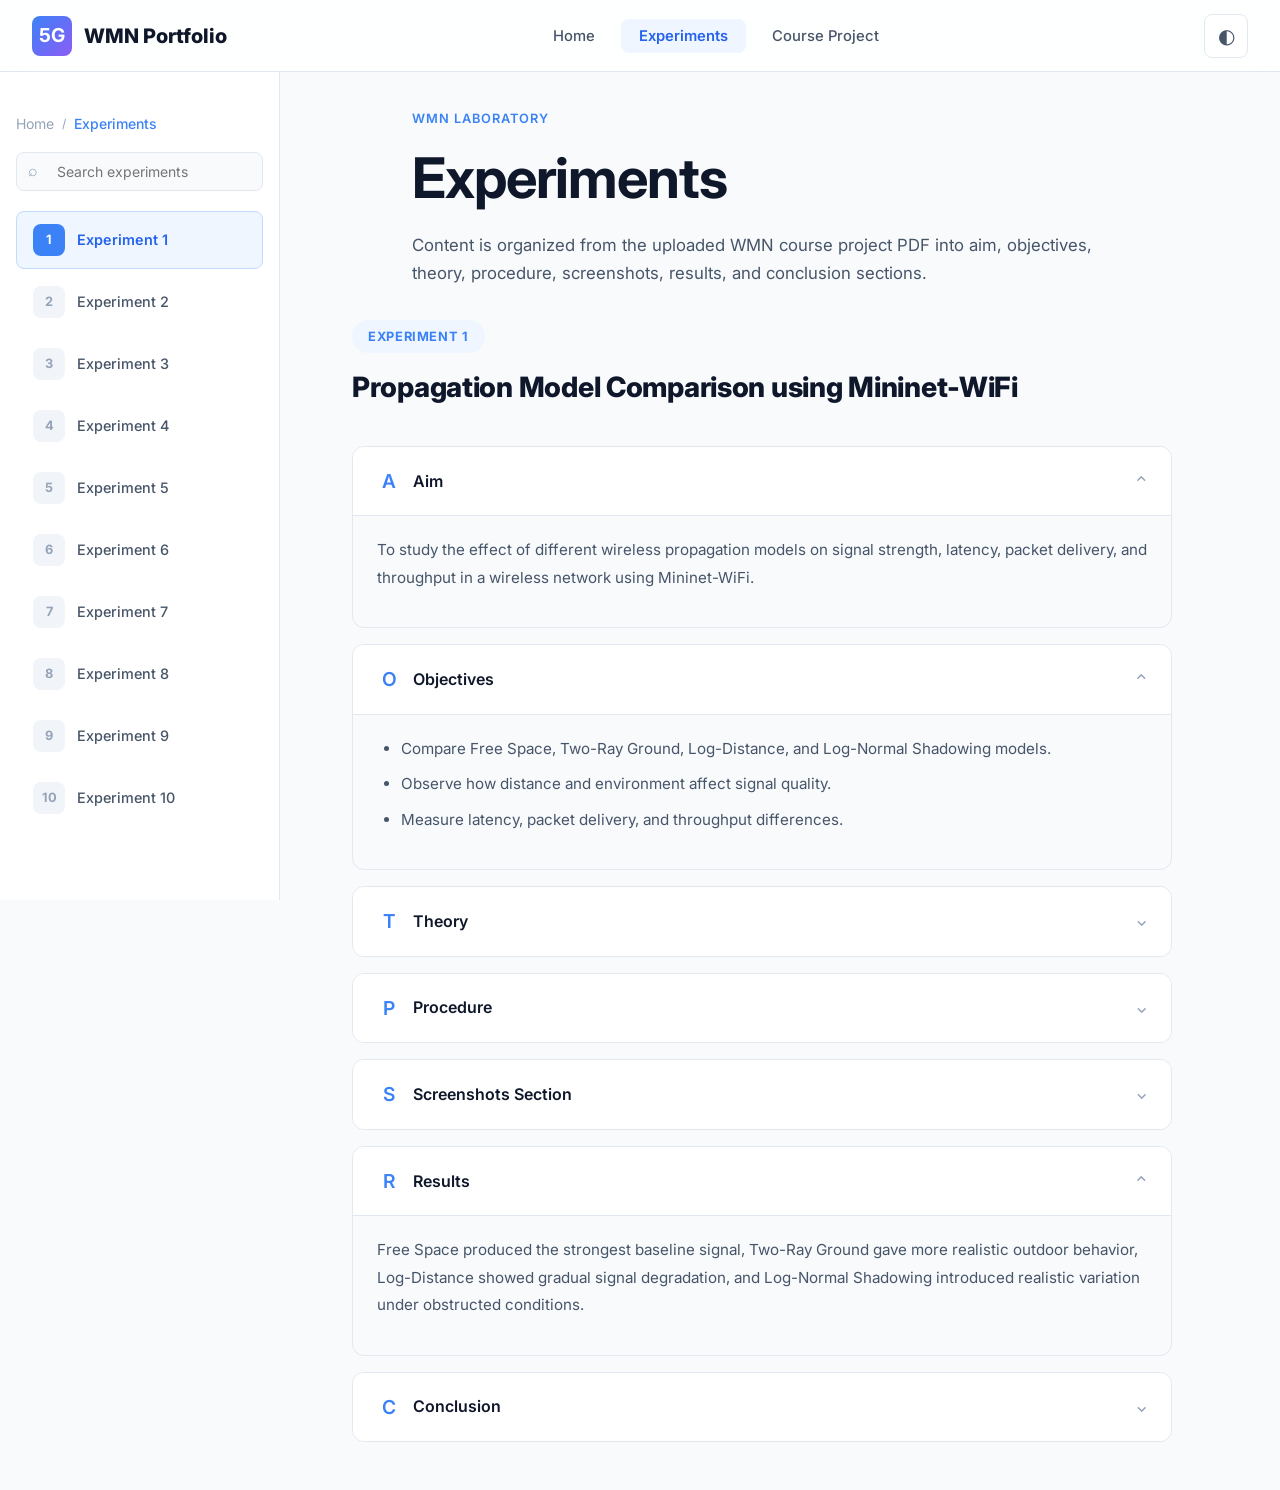
==== wmn-portfolio/experiments.html @ 7c62dfdb "Add files via upload" ====
<!DOCTYPE html>
<html lang="en">
<head>
  <meta charset="UTF-8">
  <meta name="viewport" content="width=device-width, initial-scale=1.0">
  <title>Experiments | WMN Portfolio</title>
  <link rel="stylesheet" href="css/style.css">
</head>
<body>
  <nav class="navbar">
    <div class="nav-container">
      <a class="nav-logo" href="index.html"><span class="nav-logo-icon">5G</span><span>WMN Portfolio</span></a>
      <ul class="nav-links">
        <li><a class="nav-link" href="index.html">Home</a></li>
        <li><a class="nav-link active" href="experiments.html">Experiments</a></li>
        <li><a class="nav-link" href="project.html">Course Project</a></li>
      </ul>
      <button class="theme-toggle" type="button" aria-label="Toggle dark mode">◐</button>
      <button class="nav-hamburger" type="button" aria-label="Open menu"><span></span><span></span><span></span></button>
    </div>
  </nav>
  <div class="nav-overlay"></div>

  <main class="experiments-layout">
    <aside class="exp-sidebar">
      <nav class="breadcrumb"><a href="index.html">Home</a><span class="separator">/</span><span class="current">Experiments</span></nav>
      <div class="sidebar-search">
        <span class="search-icon">⌕</span>
        <input id="experimentSearch" type="search" placeholder="Search experiments">
      </div>
      <ul class="exp-nav-list" id="experimentNav"></ul>
    </aside>

    <section class="exp-content">
      <div class="section-header text-left mb-32">
        <span class="section-label">WMN Laboratory</span>
        <h1 class="section-title">Experiments</h1>
        <p class="section-desc">Content is organized from the uploaded WMN course project PDF into aim, objectives, theory, procedure, screenshots, results, and conclusion sections.</p>
      </div>
      <div id="experimentPanels"></div>
    </section>
  </main>

  <script src="js/main.js"></script>
</body>
</html>
---- wmn-portfolio/css/style.css ----
/* ===== Google Fonts ===== */
@import url('https://fonts.googleapis.com/css2?family=Inter:wght@300;400;500;600;700;800;900&family=JetBrains+Mono:wght@400;500;600&display=swap');

/* ===== CSS Custom Properties / Design Tokens ===== */
:root {
  /* Primary palette */
  --primary-50: #eff6ff;
  --primary-100: #dbeafe;
  --primary-200: #bfdbfe;
  --primary-300: #93c5fd;
  --primary-400: #60a5fa;
  --primary-500: #3b82f6;
  --primary-600: #2563eb;
  --primary-700: #1d4ed8;
  --primary-800: #1e40af;
  --primary-900: #1e3a8a;

  /* Accent */
  --accent-400: #a78bfa;
  --accent-500: #8b5cf6;
  --accent-600: #7c3aed;

  /* Success / Warning / Danger */
  --success-500: #22c55e;
  --warning-500: #f59e0b;
  --danger-500: #ef4444;

  /* Neutrals - Light mode */
  --bg-primary: #f8fafc;
  --bg-secondary: #ffffff;
  --bg-tertiary: #f1f5f9;
  --bg-card: #ffffff;
  --bg-card-hover: #f8fafc;
  --bg-glass: rgba(255, 255, 255, 0.7);
  --bg-glass-strong: rgba(255, 255, 255, 0.85);

  --text-primary: #0f172a;
  --text-secondary: #475569;
  --text-tertiary: #94a3b8;
  --text-inverse: #ffffff;

  --border-color: #e2e8f0;
  --border-color-light: #f1f5f9;
  --shadow-color: rgba(15, 23, 42, 0.08);
  --shadow-color-strong: rgba(15, 23, 42, 0.15);

  /* Sizes */
  --nav-height: 72px;
  --sidebar-width: 280px;
  --max-width: 1280px;
  --border-radius: 12px;
  --border-radius-sm: 8px;
  --border-radius-lg: 16px;
  --border-radius-xl: 24px;

  /* Transitions */
  --transition-fast: 150ms cubic-bezier(0.4, 0, 0.2, 1);
  --transition-base: 250ms cubic-bezier(0.4, 0, 0.2, 1);
  --transition-slow: 400ms cubic-bezier(0.4, 0, 0.2, 1);
  --transition-spring: 500ms cubic-bezier(0.34, 1.56, 0.64, 1);

  /* Typography */
  --font-sans: 'Inter', -apple-system, BlinkMacSystemFont, 'Segoe UI', sans-serif;
  --font-mono: 'JetBrains Mono', 'Fira Code', monospace;
}

/* ===== Dark Mode ===== */
[data-theme="dark"] {
  --bg-primary: #0b1120;
  --bg-secondary: #111827;
  --bg-tertiary: #1e293b;
  --bg-card: #1e293b;
  --bg-card-hover: #263348;
  --bg-glass: rgba(17, 24, 39, 0.75);
  --bg-glass-strong: rgba(17, 24, 39, 0.9);

  --text-primary: #f1f5f9;
  --text-secondary: #94a3b8;
  --text-tertiary: #64748b;
  --text-inverse: #0f172a;

  --border-color: #1e293b;
  --border-color-light: #263348;
  --shadow-color: rgba(0, 0, 0, 0.3);
  --shadow-color-strong: rgba(0, 0, 0, 0.5);
}

/* ===== Base Reset ===== */
*, *::before, *::after {
  margin: 0;
  padding: 0;
  box-sizing: border-box;
}

html {
  scroll-behavior: smooth;
  scroll-padding-top: calc(var(--nav-height) + 20px);
}

body {
  font-family: var(--font-sans);
  background: var(--bg-primary);
  color: var(--text-primary);
  line-height: 1.7;
  -webkit-font-smoothing: antialiased;
  -moz-osx-font-smoothing: grayscale;
  transition: background var(--transition-base), color var(--transition-base);
  overflow-x: hidden;
}

a {
  color: var(--primary-500);
  text-decoration: none;
  transition: color var(--transition-fast);
}

a:hover {
  color: var(--primary-600);
}

img {
  max-width: 100%;
  height: auto;
  display: block;
}

/* ===== Typography ===== */
h1, h2, h3, h4, h5, h6 {
  font-weight: 700;
  line-height: 1.3;
  color: var(--text-primary);
}

h1 { font-size: clamp(2rem, 5vw, 3.5rem); letter-spacing: -0.02em; }
h2 { font-size: clamp(1.5rem, 3vw, 2.25rem); letter-spacing: -0.01em; }
h3 { font-size: clamp(1.25rem, 2vw, 1.5rem); }
h4 { font-size: 1.125rem; }
p { color: var(--text-secondary); }

/* ===== Navigation ===== */
.navbar {
  position: fixed;
  top: 0;
  left: 0;
  right: 0;
  height: var(--nav-height);
  background: var(--bg-glass-strong);
  backdrop-filter: blur(20px);
  -webkit-backdrop-filter: blur(20px);
  border-bottom: 1px solid var(--border-color);
  z-index: 1000;
  display: flex;
  align-items: center;
  padding: 0 2rem;
  transition: all var(--transition-base);
}

.navbar.scrolled {
  box-shadow: 0 4px 30px var(--shadow-color);
}

.nav-container {
  max-width: var(--max-width);
  width: 100%;
  margin: 0 auto;
  display: flex;
  align-items: center;
  justify-content: space-between;
}

.nav-logo {
  display: flex;
  align-items: center;
  gap: 12px;
  font-weight: 800;
  font-size: 1.25rem;
  color: var(--text-primary);
  text-decoration: none;
}

.nav-logo-icon {
  width: 40px;
  height: 40px;
  background: linear-gradient(135deg, var(--primary-500), var(--accent-500));
  border-radius: var(--border-radius-sm);
  display: flex;
  align-items: center;
  justify-content: center;
  color: white;
  font-size: 1.2rem;
  font-weight: 700;
}

.nav-links {
  display: flex;
  align-items: center;
  gap: 8px;
  list-style: none;
}

.nav-link {
  padding: 8px 18px;
  border-radius: var(--border-radius-sm);
  color: var(--text-secondary);
  font-weight: 500;
  font-size: 0.925rem;
  transition: all var(--transition-fast);
  position: relative;
  text-decoration: none;
}

.nav-link:hover {
  color: var(--primary-500);
  background: var(--primary-50);
}

[data-theme="dark"] .nav-link:hover {
  background: rgba(59, 130, 246, 0.1);
}

.nav-link.active {
  color: var(--primary-600);
  background: var(--primary-50);
  font-weight: 600;
}

[data-theme="dark"] .nav-link.active {
  color: var(--primary-400);
  background: rgba(59, 130, 246, 0.15);
}

/* Theme Toggle */
.theme-toggle {
  width: 44px;
  height: 44px;
  border: 1px solid var(--border-color);
  border-radius: var(--border-radius-sm);
  background: var(--bg-secondary);
  color: var(--text-secondary);
  cursor: pointer;
  display: flex;
  align-items: center;
  justify-content: center;
  font-size: 1.25rem;
  transition: all var(--transition-fast);
}

.theme-toggle:hover {
  border-color: var(--primary-400);
  color: var(--primary-500);
  transform: scale(1.05);
}

/* Hamburger */
.nav-hamburger {
  display: none;
  flex-direction: column;
  gap: 5px;
  cursor: pointer;
  padding: 8px;
  border: none;
  background: transparent;
  z-index: 1010;
}

.nav-hamburger span {
  display: block;
  width: 24px;
  height: 2.5px;
  background: var(--text-primary);
  border-radius: 2px;
  transition: all var(--transition-base);
}

.nav-hamburger.active span:nth-child(1) {
  transform: rotate(45deg) translate(5px, 5px);
}

.nav-hamburger.active span:nth-child(2) {
  opacity: 0;
}

.nav-hamburger.active span:nth-child(3) {
  transform: rotate(-45deg) translate(5px, -5px);
}

/* ===== Breadcrumb ===== */
.breadcrumb {
  display: flex;
  align-items: center;
  gap: 8px;
  padding: 16px 0;
  font-size: 0.875rem;
  color: var(--text-tertiary);
}

.breadcrumb a {
  color: var(--text-tertiary);
  transition: color var(--transition-fast);
}

.breadcrumb a:hover {
  color: var(--primary-500);
}

.breadcrumb span.separator {
  font-size: 0.75rem;
}

.breadcrumb span.current {
  color: var(--primary-500);
  font-weight: 500;
}

/* ===== Hero Section ===== */
.hero {
  min-height: 100vh;
  display: flex;
  align-items: center;
  justify-content: center;
  position: relative;
  overflow: hidden;
  padding: var(--nav-height) 2rem 2rem;
}

.hero-bg {
  position: absolute;
  inset: 0;
  background:
    radial-gradient(ellipse at 20% 50%, rgba(59, 130, 246, 0.15) 0%, transparent 60%),
    radial-gradient(ellipse at 80% 20%, rgba(139, 92, 246, 0.1) 0%, transparent 50%),
    radial-gradient(ellipse at 50% 80%, rgba(59, 130, 246, 0.08) 0%, transparent 50%);
  z-index: 0;
}

[data-theme="dark"] .hero-bg {
  background:
    radial-gradient(ellipse at 20% 50%, rgba(59, 130, 246, 0.2) 0%, transparent 60%),
    radial-gradient(ellipse at 80% 20%, rgba(139, 92, 246, 0.15) 0%, transparent 50%),
    radial-gradient(ellipse at 50% 80%, rgba(59, 130, 246, 0.1) 0%, transparent 50%);
}

/* Animated grid background */
.hero-grid {
  position: absolute;
  inset: 0;
  background-image:
    linear-gradient(var(--border-color-light) 1px, transparent 1px),
    linear-gradient(90deg, var(--border-color-light) 1px, transparent 1px);
  background-size: 60px 60px;
  opacity: 0.5;
  mask-image: radial-gradient(ellipse at center, black 30%, transparent 70%);
  -webkit-mask-image: radial-gradient(ellipse at center, black 30%, transparent 70%);
}

.hero-content {
  position: relative;
  z-index: 1;
  max-width: 800px;
  text-align: center;
}

.hero-badge {
  display: inline-flex;
  align-items: center;
  gap: 8px;
  padding: 8px 20px;
  background: var(--bg-glass);
  backdrop-filter: blur(10px);
  border: 1px solid var(--border-color);
  border-radius: 100px;
  font-size: 0.85rem;
  font-weight: 500;
  color: var(--primary-600);
  margin-bottom: 24px;
  animation: fadeInDown 0.8s ease-out;
}

[data-theme="dark"] .hero-badge {
  color: var(--primary-400);
}

.hero-badge .dot {
  width: 8px;
  height: 8px;
  background: var(--success-500);
  border-radius: 50%;
  animation: pulse-dot 2s infinite;
}

.hero-title {
  font-size: clamp(2.5rem, 6vw, 4rem);
  font-weight: 900;
  letter-spacing: -0.03em;
  line-height: 1.15;
  margin-bottom: 16px;
  animation: fadeInUp 0.8s ease-out 0.1s both;
}

.hero-title .gradient-text {
  background: linear-gradient(135deg, var(--primary-500), var(--accent-500));
  -webkit-background-clip: text;
  -webkit-text-fill-color: transparent;
  background-clip: text;
}

.hero-subtitle {
  font-size: clamp(1rem, 2vw, 1.25rem);
  color: var(--text-secondary);
  margin-bottom: 32px;
  max-width: 600px;
  margin-left: auto;
  margin-right: auto;
  animation: fadeInUp 0.8s ease-out 0.2s both;
}

.hero-details {
  display: flex;
  flex-wrap: wrap;
  justify-content: center;
  gap: 16px;
  margin-bottom: 40px;
  animation: fadeInUp 0.8s ease-out 0.3s both;
}

.hero-detail-chip {
  display: inline-flex;
  align-items: center;
  gap: 8px;
  padding: 10px 20px;
  background: var(--bg-card);
  border: 1px solid var(--border-color);
  border-radius: var(--border-radius);
  font-size: 0.9rem;
  color: var(--text-secondary);
  box-shadow: 0 2px 8px var(--shadow-color);
}

.hero-detail-chip svg {
  width: 18px;
  height: 18px;
  color: var(--primary-500);
}

.hero-actions {
  display: flex;
  gap: 16px;
  justify-content: center;
  animation: fadeInUp 0.8s ease-out 0.4s both;
}

/* ===== Buttons ===== */
.btn {
  display: inline-flex;
  align-items: center;
  gap: 8px;
  padding: 12px 28px;
  border: none;
  border-radius: var(--border-radius);
  font-family: var(--font-sans);
  font-weight: 600;
  font-size: 0.95rem;
  cursor: pointer;
  transition: all var(--transition-base);
  text-decoration: none;
  white-space: nowrap;
}

.btn-primary {
  background: linear-gradient(135deg, var(--primary-500), var(--primary-600));
  color: white;
  box-shadow: 0 4px 15px rgba(59, 130, 246, 0.3);
}

.btn-primary:hover {
  transform: translateY(-2px);
  box-shadow: 0 8px 25px rgba(59, 130, 246, 0.4);
  color: white;
}

.btn-secondary {
  background: var(--bg-card);
  color: var(--text-primary);
  border: 1px solid var(--border-color);
  box-shadow: 0 2px 8px var(--shadow-color);
}

.btn-secondary:hover {
  transform: translateY(-2px);
  border-color: var(--primary-400);
  box-shadow: 0 8px 25px var(--shadow-color);
  color: var(--text-primary);
}

.btn-ghost {
  background: transparent;
  color: var(--primary-500);
  padding: 12px 16px;
}

.btn-ghost:hover {
  background: var(--primary-50);
}

[data-theme="dark"] .btn-ghost:hover {
  background: rgba(59, 130, 246, 0.1);
}

.btn svg, .btn i {
  width: 18px;
  height: 18px;
}

/* ===== Section Layout ===== */
.section {
  padding: 80px 2rem;
}

.section-container {
  max-width: var(--max-width);
  margin: 0 auto;
}

.section-header {
  text-align: center;
  max-width: 700px;
  margin: 0 auto 60px;
}

.section-label {
  display: inline-flex;
  align-items: center;
  gap: 8px;
  font-size: 0.8rem;
  font-weight: 600;
  text-transform: uppercase;
  letter-spacing: 0.08em;
  color: var(--primary-500);
  margin-bottom: 12px;
}

.section-title {
  margin-bottom: 16px;
}

.section-desc {
  font-size: 1.05rem;
  color: var(--text-secondary);
}

/* ===== Cards ===== */
.card {
  background: var(--bg-card);
  border: 1px solid var(--border-color);
  border-radius: var(--border-radius-lg);
  padding: 28px;
  transition: all var(--transition-base);
  position: relative;
  overflow: hidden;
}

.card:hover {
  transform: translateY(-4px);
  box-shadow: 0 12px 40px var(--shadow-color-strong);
  border-color: var(--primary-200);
}

[data-theme="dark"] .card:hover {
  border-color: var(--primary-800);
}

.card-icon {
  width: 52px;
  height: 52px;
  border-radius: var(--border-radius);
  display: flex;
  align-items: center;
  justify-content: center;
  font-size: 1.5rem;
  margin-bottom: 16px;
  background: linear-gradient(135deg, var(--primary-50), var(--primary-100));
  color: var(--primary-600);
}

[data-theme="dark"] .card-icon {
  background: linear-gradient(135deg, rgba(59, 130, 246, 0.15), rgba(59, 130, 246, 0.1));
  color: var(--primary-400);
}

.card-title {
  font-size: 1.1rem;
  font-weight: 600;
  margin-bottom: 8px;
}

.card-desc {
  font-size: 0.925rem;
  color: var(--text-secondary);
  line-height: 1.6;
}

/* Card Grid */
.card-grid {
  display: grid;
  gap: 24px;
}

.card-grid-2 { grid-template-columns: repeat(auto-fit, minmax(320px, 1fr)); }
.card-grid-3 { grid-template-columns: repeat(auto-fit, minmax(280px, 1fr)); }
.card-grid-4 { grid-template-columns: repeat(auto-fit, minmax(240px, 1fr)); }

/* ===== Stats Cards ===== */
.stat-card {
  text-align: center;
  padding: 32px 24px;
}

.stat-value {
  font-size: 2.5rem;
  font-weight: 800;
  background: linear-gradient(135deg, var(--primary-500), var(--accent-500));
  -webkit-background-clip: text;
  -webkit-text-fill-color: transparent;
  background-clip: text;
  margin-bottom: 8px;
}

.stat-label {
  font-size: 0.9rem;
  color: var(--text-secondary);
  font-weight: 500;
}

/* ===== Quick Nav / Link Cards ===== */
.link-card {
  display: flex;
  align-items: center;
  gap: 20px;
  padding: 24px 28px;
  cursor: pointer;
  text-decoration: none;
  color: inherit;
}

.link-card .arrow {
  margin-left: auto;
  font-size: 1.25rem;
  color: var(--text-tertiary);
  transition: all var(--transition-fast);
}

.link-card:hover .arrow {
  color: var(--primary-500);
  transform: translateX(4px);
}

/* ===== About Section ===== */
.topics-grid {
  display: grid;
  grid-template-columns: repeat(auto-fit, minmax(220px, 1fr));
  gap: 16px;
  margin-top: 24px;
}

.topic-tag {
  display: flex;
  align-items: center;
  gap: 12px;
  padding: 14px 20px;
  background: var(--bg-card);
  border: 1px solid var(--border-color);
  border-radius: var(--border-radius);
  font-size: 0.925rem;
  font-weight: 500;
  color: var(--text-primary);
  transition: all var(--transition-fast);
}

.topic-tag:hover {
  border-color: var(--primary-300);
  transform: translateX(4px);
}

.topic-tag .topic-icon {
  font-size: 1.25rem;
}

/* ===== Course Outcomes ===== */
.outcome-card {
  position: relative;
  padding-left: 16px;
}

.outcome-card::before {
  content: '';
  position: absolute;
  left: 0;
  top: 0;
  bottom: 0;
  width: 4px;
  background: linear-gradient(to bottom, var(--primary-500), var(--accent-500));
  border-radius: 2px;
}

.outcome-number {
  font-size: 0.75rem;
  font-weight: 700;
  text-transform: uppercase;
  letter-spacing: 0.08em;
  color: var(--primary-500);
  margin-bottom: 8px;
}

/* ===== Experiments Page ===== */
.experiments-layout {
  display: flex;
  gap: 32px;
  min-height: calc(100vh - var(--nav-height));
  padding-top: var(--nav-height);
}

/* Sidebar */
.exp-sidebar {
  width: var(--sidebar-width);
  position: sticky;
  top: var(--nav-height);
  height: calc(100vh - var(--nav-height));
  overflow-y: auto;
  padding: 24px 16px;
  border-right: 1px solid var(--border-color);
  background: var(--bg-secondary);
  flex-shrink: 0;
  scrollbar-width: thin;
  scrollbar-color: var(--border-color) transparent;
}

.exp-sidebar::-webkit-scrollbar {
  width: 5px;
}

.exp-sidebar::-webkit-scrollbar-thumb {
  background: var(--border-color);
  border-radius: 4px;
}

.sidebar-search {
  position: relative;
  margin-bottom: 20px;
}

.sidebar-search input {
  width: 100%;
  padding: 10px 14px 10px 40px;
  border: 1px solid var(--border-color);
  border-radius: var(--border-radius-sm);
  background: var(--bg-primary);
  color: var(--text-primary);
  font-family: var(--font-sans);
  font-size: 0.875rem;
  transition: all var(--transition-fast);
  outline: none;
}

.sidebar-search input:focus {
  border-color: var(--primary-400);
  box-shadow: 0 0 0 3px rgba(59, 130, 246, 0.1);
}

.sidebar-search .search-icon {
  position: absolute;
  left: 12px;
  top: 50%;
  transform: translateY(-50%);
  color: var(--text-tertiary);
  font-size: 1rem;
}

.exp-nav-list {
  list-style: none;
  display: flex;
  flex-direction: column;
  gap: 4px;
}

.exp-nav-item {
  display: flex;
  align-items: center;
  gap: 12px;
  padding: 12px 16px;
  border-radius: var(--border-radius-sm);
  cursor: pointer;
  transition: all var(--transition-fast);
  font-size: 0.9rem;
  font-weight: 500;
  color: var(--text-secondary);
  border: 1px solid transparent;
}

.exp-nav-item:hover {
  background: var(--bg-tertiary);
  color: var(--text-primary);
}

.exp-nav-item.active {
  background: var(--primary-50);
  color: var(--primary-600);
  border-color: var(--primary-200);
  font-weight: 600;
}

[data-theme="dark"] .exp-nav-item.active {
  background: rgba(59, 130, 246, 0.1);
  color: var(--primary-400);
  border-color: rgba(59, 130, 246, 0.2);
}

.exp-nav-num {
  width: 32px;
  height: 32px;
  display: flex;
  align-items: center;
  justify-content: center;
  font-size: 0.8rem;
  font-weight: 700;
  border-radius: 8px;
  background: var(--bg-tertiary);
  color: var(--text-tertiary);
  flex-shrink: 0;
}

.exp-nav-item.active .exp-nav-num {
  background: var(--primary-500);
  color: white;
}

/* Experiment Content */
.exp-content {
  flex: 1;
  padding: 32px 40px;
  max-width: 900px;
  overflow-y: auto;
}

.exp-panel {
  display: none;
  animation: fadeIn 0.3s ease-out;
}

.exp-panel.active {
  display: block;
}

.exp-header {
  margin-bottom: 40px;
}

.exp-number-badge {
  display: inline-flex;
  align-items: center;
  gap: 8px;
  font-size: 0.8rem;
  font-weight: 700;
  text-transform: uppercase;
  letter-spacing: 0.05em;
  color: var(--primary-500);
  background: var(--primary-50);
  padding: 6px 16px;
  border-radius: 100px;
  margin-bottom: 16px;
}

[data-theme="dark"] .exp-number-badge {
  background: rgba(59, 130, 246, 0.1);
}

.exp-title {
  font-size: 1.75rem;
  font-weight: 800;
  margin-bottom: 12px;
}

/* Collapsible Sections */
.collapsible {
  border: 1px solid var(--border-color);
  border-radius: var(--border-radius);
  margin-bottom: 16px;
  overflow: hidden;
  transition: all var(--transition-base);
}

.collapsible:hover {
  border-color: var(--primary-200);
}

[data-theme="dark"] .collapsible:hover {
  border-color: rgba(59, 130, 246, 0.3);
}

.collapsible-header {
  display: flex;
  align-items: center;
  gap: 12px;
  padding: 18px 24px;
  cursor: pointer;
  background: var(--bg-card);
  font-weight: 600;
  font-size: 1rem;
  color: var(--text-primary);
  transition: background var(--transition-fast);
  user-select: none;
}

.collapsible-header:hover {
  background: var(--bg-card-hover);
}

.collapsible-header .icon {
  font-size: 1.2rem;
  color: var(--primary-500);
  width: 24px;
  text-align: center;
}

.collapsible-header .chevron {
  margin-left: auto;
  transition: transform var(--transition-base);
  font-size: 0.9rem;
  color: var(--text-tertiary);
}

.collapsible.open .collapsible-header .chevron {
  transform: rotate(180deg);
}

.collapsible-body {
  max-height: 0;
  overflow: hidden;
  transition: max-height var(--transition-slow);
}

.collapsible.open .collapsible-body {
  max-height: 3000px;
}

.collapsible-content {
  padding: 20px 24px 24px;
  border-top: 1px solid var(--border-color);
  font-size: 0.95rem;
  line-height: 1.8;
  color: var(--text-secondary);
}

.collapsible-content p {
  margin-bottom: 12px;
}

.collapsible-content ul, .collapsible-content ol {
  padding-left: 24px;
  margin-bottom: 12px;
}

.collapsible-content li {
  margin-bottom: 8px;
  color: var(--text-secondary);
}

.collapsible-content strong {
  color: var(--text-primary);
}

/* Screenshots placeholder */
.screenshot-grid {
  display: grid;
  grid-template-columns: repeat(auto-fit, minmax(200px, 1fr));
  gap: 16px;
  margin-top: 16px;
}

.screenshot-placeholder {
  aspect-ratio: 16 / 10;
  background: var(--bg-tertiary);
  border: 2px dashed var(--border-color);
  border-radius: var(--border-radius);
  display: flex;
  flex-direction: column;
  align-items: center;
  justify-content: center;
  gap: 8px;
  color: var(--text-tertiary);
  font-size: 0.85rem;
  cursor: pointer;
  transition: all var(--transition-fast);
}

.screenshot-placeholder:hover {
  border-color: var(--primary-300);
  color: var(--primary-500);
}

.screenshot-placeholder .icon {
  font-size: 2rem;
}

/* ===== Project Page ===== */
.project-hero {
  padding: calc(var(--nav-height) + 60px) 2rem 60px;
  background:
    radial-gradient(ellipse at 30% 50%, rgba(59, 130, 246, 0.1) 0%, transparent 50%),
    radial-gradient(ellipse at 70% 30%, rgba(139, 92, 246, 0.08) 0%, transparent 40%);
}

.project-hero-content {
  max-width: var(--max-width);
  margin: 0 auto;
}

.project-title {
  font-size: clamp(1.75rem, 4vw, 2.75rem);
  font-weight: 900;
  margin-bottom: 20px;
}

.project-meta {
  display: flex;
  flex-wrap: wrap;
  gap: 12px;
  margin-bottom: 24px;
}

.project-meta-tag {
  display: inline-flex;
  align-items: center;
  gap: 8px;
  padding: 6px 16px;
  background: var(--bg-card);
  border: 1px solid var(--border-color);
  border-radius: 100px;
  font-size: 0.85rem;
  font-weight: 500;
  color: var(--text-secondary);
}

.project-section {
  padding: 48px 2rem;
  border-bottom: 1px solid var(--border-color);
}

.project-section:last-child {
  border-bottom: none;
}

.project-section-inner {
  max-width: var(--max-width);
  margin: 0 auto;
}

.project-section-title {
  display: flex;
  align-items: center;
  gap: 12px;
  font-size: 1.5rem;
  margin-bottom: 24px;
}

.project-section-title .section-icon {
  width: 40px;
  height: 40px;
  display: flex;
  align-items: center;
  justify-content: center;
  border-radius: var(--border-radius-sm);
  background: linear-gradient(135deg, var(--primary-50), var(--primary-100));
  color: var(--primary-600);
  font-size: 1.1rem;
}

[data-theme="dark"] .project-section-title .section-icon {
  background: rgba(59, 130, 246, 0.1);
  color: var(--primary-400);
}

.project-content {
  font-size: 1rem;
  line-height: 1.8;
  color: var(--text-secondary);
}

.project-content p {
  margin-bottom: 16px;
}

.content-list {
  background: var(--bg-card);
  border: 1px solid var(--border-color);
  border-radius: var(--border-radius-lg);
  padding: 24px 28px 24px 48px;
  color: var(--text-secondary);
}

.content-list li {
  margin-bottom: 10px;
}

.architecture-map {
  display: grid;
  grid-template-columns: repeat(7, auto);
  align-items: center;
  gap: 12px;
  overflow-x: auto;
  padding: 20px;
  background: var(--bg-card);
  border: 1px solid var(--border-color);
  border-radius: var(--border-radius-lg);
}

.arch-node {
  min-width: 150px;
  padding: 16px 18px;
  border-radius: var(--border-radius-sm);
  background: linear-gradient(135deg, var(--primary-50), var(--bg-secondary));
  border: 1px solid var(--primary-200);
  color: var(--text-primary);
  font-weight: 700;
  text-align: center;
}

[data-theme="dark"] .arch-node {
  background: rgba(59, 130, 246, 0.12);
  border-color: rgba(59, 130, 246, 0.25);
}

.arch-link {
  min-width: 70px;
  text-align: center;
  color: var(--primary-500);
  font-size: 0.8rem;
  font-family: var(--font-mono);
  font-weight: 600;
}

.data-table {
  width: 100%;
  border-collapse: collapse;
  overflow: hidden;
  border-radius: var(--border-radius);
  background: var(--bg-card);
  border: 1px solid var(--border-color);
}

.data-table th,
.data-table td {
  padding: 14px 16px;
  text-align: left;
  border-bottom: 1px solid var(--border-color);
  color: var(--text-secondary);
}

.data-table th {
  background: var(--bg-tertiary);
  color: var(--text-primary);
  font-weight: 700;
}

.data-table tr:last-child td {
  border-bottom: none;
}

/* Tech Stack */
.tech-grid {
  display: flex;
  flex-wrap: wrap;
  gap: 12px;
}

.tech-tag {
  display: flex;
  align-items: center;
  gap: 8px;
  padding: 10px 20px;
  background: var(--bg-card);
  border: 1px solid var(--border-color);
  border-radius: var(--border-radius);
  font-size: 0.925rem;
  font-weight: 500;
  color: var(--text-primary);
  transition: all var(--transition-fast);
}

.tech-tag:hover {
  border-color: var(--primary-300);
  transform: translateY(-2px);
  box-shadow: 0 4px 12px var(--shadow-color);
}

/* Timeline */
.timeline {
  position: relative;
  padding-left: 40px;
}

.timeline::before {
  content: '';
  position: absolute;
  left: 15px;
  top: 0;
  bottom: 0;
  width: 2px;
  background: linear-gradient(to bottom, var(--primary-500), var(--accent-500));
}

.timeline-item {
  position: relative;
  padding-bottom: 32px;
}

.timeline-item:last-child {
  padding-bottom: 0;
}

.timeline-dot {
  position: absolute;
  left: -33px;
  top: 4px;
  width: 12px;
  height: 12px;
  border-radius: 50%;
  background: var(--primary-500);
  border: 3px solid var(--bg-primary);
  box-shadow: 0 0 0 2px var(--primary-500);
}

.timeline-content {
  background: var(--bg-card);
  border: 1px solid var(--border-color);
  border-radius: var(--border-radius);
  padding: 20px 24px;
}

.timeline-date {
  font-size: 0.8rem;
  font-weight: 600;
  color: var(--primary-500);
  margin-bottom: 8px;
}

.timeline-title {
  font-weight: 600;
  margin-bottom: 6px;
}

.timeline-desc {
  font-size: 0.9rem;
  color: var(--text-secondary);
}

/* ===== Gallery ===== */
.gallery-grid {
  display: grid;
  grid-template-columns: repeat(auto-fit, minmax(250px, 1fr));
  gap: 16px;
}

.gallery-item {
  aspect-ratio: 16 / 10;
  border-radius: var(--border-radius);
  overflow: hidden;
  background: var(--bg-tertiary);
  border: 1px solid var(--border-color);
  display: flex;
  align-items: center;
  justify-content: center;
  color: var(--text-tertiary);
  font-size: 0.9rem;
  cursor: pointer;
  transition: all var(--transition-base);
  position: relative;
}

.gallery-item:hover {
  transform: scale(1.02);
  box-shadow: 0 8px 30px var(--shadow-color-strong);
}

.gallery-item img {
  width: 100%;
  height: 100%;
  object-fit: cover;
}

/* ===== Footer ===== */
.footer {
  background: var(--bg-secondary);
  border-top: 1px solid var(--border-color);
  padding: 48px 2rem;
}

.footer-container {
  max-width: var(--max-width);
  margin: 0 auto;
  display: flex;
  flex-wrap: wrap;
  justify-content: space-between;
  gap: 32px;
}

.footer-section h4 {
  font-size: 0.9rem;
  font-weight: 700;
  text-transform: uppercase;
  letter-spacing: 0.05em;
  margin-bottom: 16px;
  color: var(--text-primary);
}

.footer-section p,
.footer-section a {
  font-size: 0.9rem;
  color: var(--text-secondary);
  line-height: 1.8;
}

.footer-bottom {
  max-width: var(--max-width);
  margin: 32px auto 0;
  padding-top: 24px;
  border-top: 1px solid var(--border-color);
  text-align: center;
  font-size: 0.85rem;
  color: var(--text-tertiary);
}

/* ===== Animations ===== */
@keyframes fadeIn {
  from { opacity: 0; }
  to { opacity: 1; }
}

@keyframes fadeInUp {
  from { opacity: 0; transform: translateY(20px); }
  to { opacity: 1; transform: translateY(0); }
}

@keyframes fadeInDown {
  from { opacity: 0; transform: translateY(-20px); }
  to { opacity: 1; transform: translateY(0); }
}

@keyframes pulse-dot {
  0%, 100% { opacity: 1; transform: scale(1); }
  50% { opacity: 0.5; transform: scale(1.5); }
}

@keyframes float {
  0%, 100% { transform: translateY(0); }
  50% { transform: translateY(-10px); }
}

/* Scroll animations */
.reveal {
  opacity: 0;
  transform: translateY(30px);
  transition: all 0.6s cubic-bezier(0.4, 0, 0.2, 1);
}

.reveal.visible {
  opacity: 1;
  transform: translateY(0);
}

/* Stagger delay utility */
.stagger-1 { transition-delay: 0.1s; }
.stagger-2 { transition-delay: 0.2s; }
.stagger-3 { transition-delay: 0.3s; }
.stagger-4 { transition-delay: 0.4s; }
.stagger-5 { transition-delay: 0.5s; }

/* ===== Responsive ===== */
@media (max-width: 1024px) {
  .experiments-layout {
    flex-direction: column;
  }

  .exp-sidebar {
    width: 100%;
    height: auto;
    max-height: 60vh;
    position: relative;
    top: 0;
    border-right: none;
    border-bottom: 1px solid var(--border-color);
  }

  .exp-content {
    padding: 24px 20px;
  }
}

@media (max-width: 768px) {
  .navbar {
    padding: 0 1rem;
  }

  .nav-hamburger {
    display: flex;
  }

  .nav-links {
    position: fixed;
    top: 0;
    right: -100%;
    width: 280px;
    height: 100vh;
    background: var(--bg-secondary);
    flex-direction: column;
    padding: 80px 24px 24px;
    gap: 4px;
    transition: right var(--transition-base);
    box-shadow: -8px 0 30px var(--shadow-color);
    z-index: 1005;
  }

  .nav-links.open {
    right: 0;
  }

  .nav-link {
    width: 100%;
    padding: 14px 18px;
  }

  .hero {
    padding: calc(var(--nav-height) + 20px) 1rem 40px;
  }

  .hero-details {
    flex-direction: column;
    align-items: center;
  }

  .hero-actions {
    flex-direction: column;
    width: 100%;
  }

  .hero-actions .btn {
    width: 100%;
    justify-content: center;
  }

  .section {
    padding: 48px 1rem;
  }

  .card {
    padding: 20px;
  }

  .footer-container {
    flex-direction: column;
  }

  .exp-sidebar {
    max-height: 40vh;
    padding: 16px 12px;
  }

  .architecture-map {
    grid-template-columns: 1fr;
  }

  .arch-link {
    min-width: 0;
  }
}

@media (max-width: 480px) {
  .hero-title {
    font-size: 1.85rem;
  }

  .exp-nav-item {
    padding: 10px 12px;
    font-size: 0.85rem;
  }
}

/* ===== Utility Classes ===== */
.text-center { text-align: center; }
.text-left { text-align: left; }
.mb-8 { margin-bottom: 8px; }
.mb-16 { margin-bottom: 16px; }
.mb-24 { margin-bottom: 24px; }
.mb-32 { margin-bottom: 32px; }
.mb-48 { margin-bottom: 48px; }
.mt-16 { margin-top: 16px; }
.mt-24 { margin-top: 24px; }
.mt-32 { margin-top: 32px; }
.gap-16 { gap: 16px; }
.gap-24 { gap: 24px; }
.hidden { display: none !important; }

/* Download Button */
.download-btn {
  display: inline-flex;
  align-items: center;
  gap: 10px;
  padding: 14px 32px;
  background: linear-gradient(135deg, var(--primary-500), var(--accent-500));
  color: white;
  border-radius: var(--border-radius);
  font-weight: 600;
  font-size: 1rem;
  text-decoration: none;
  transition: all var(--transition-base);
  box-shadow: 0 4px 15px rgba(59, 130, 246, 0.3);
}

.download-btn:hover {
  transform: translateY(-3px);
  box-shadow: 0 8px 30px rgba(59, 130, 246, 0.4);
  color: white;
}

/* Overlay for mobile nav */
.nav-overlay {
  display: none;
  position: fixed;
  inset: 0;
  background: rgba(0, 0, 0, 0.5);
  z-index: 1001;
  opacity: 0;
  transition: opacity var(--transition-base);
}

.nav-overlay.active {
  display: block;
  opacity: 1;
}
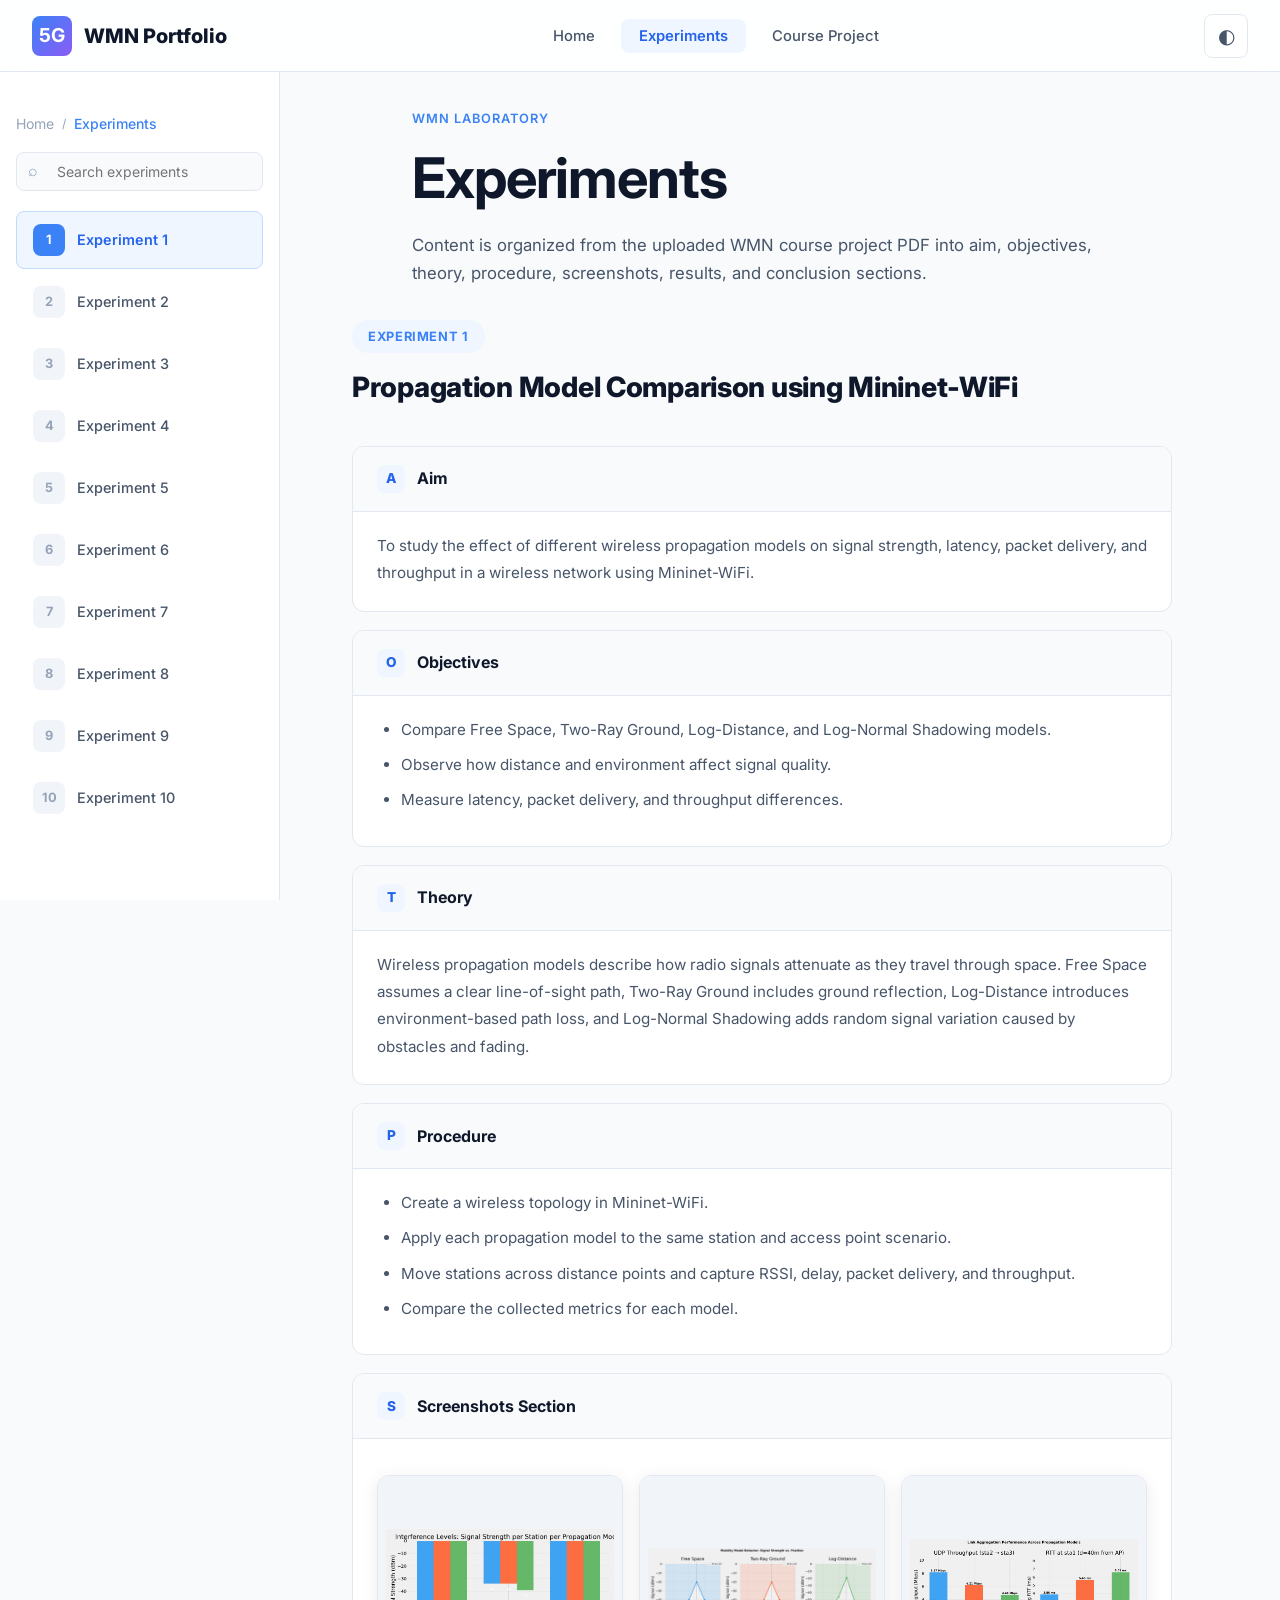
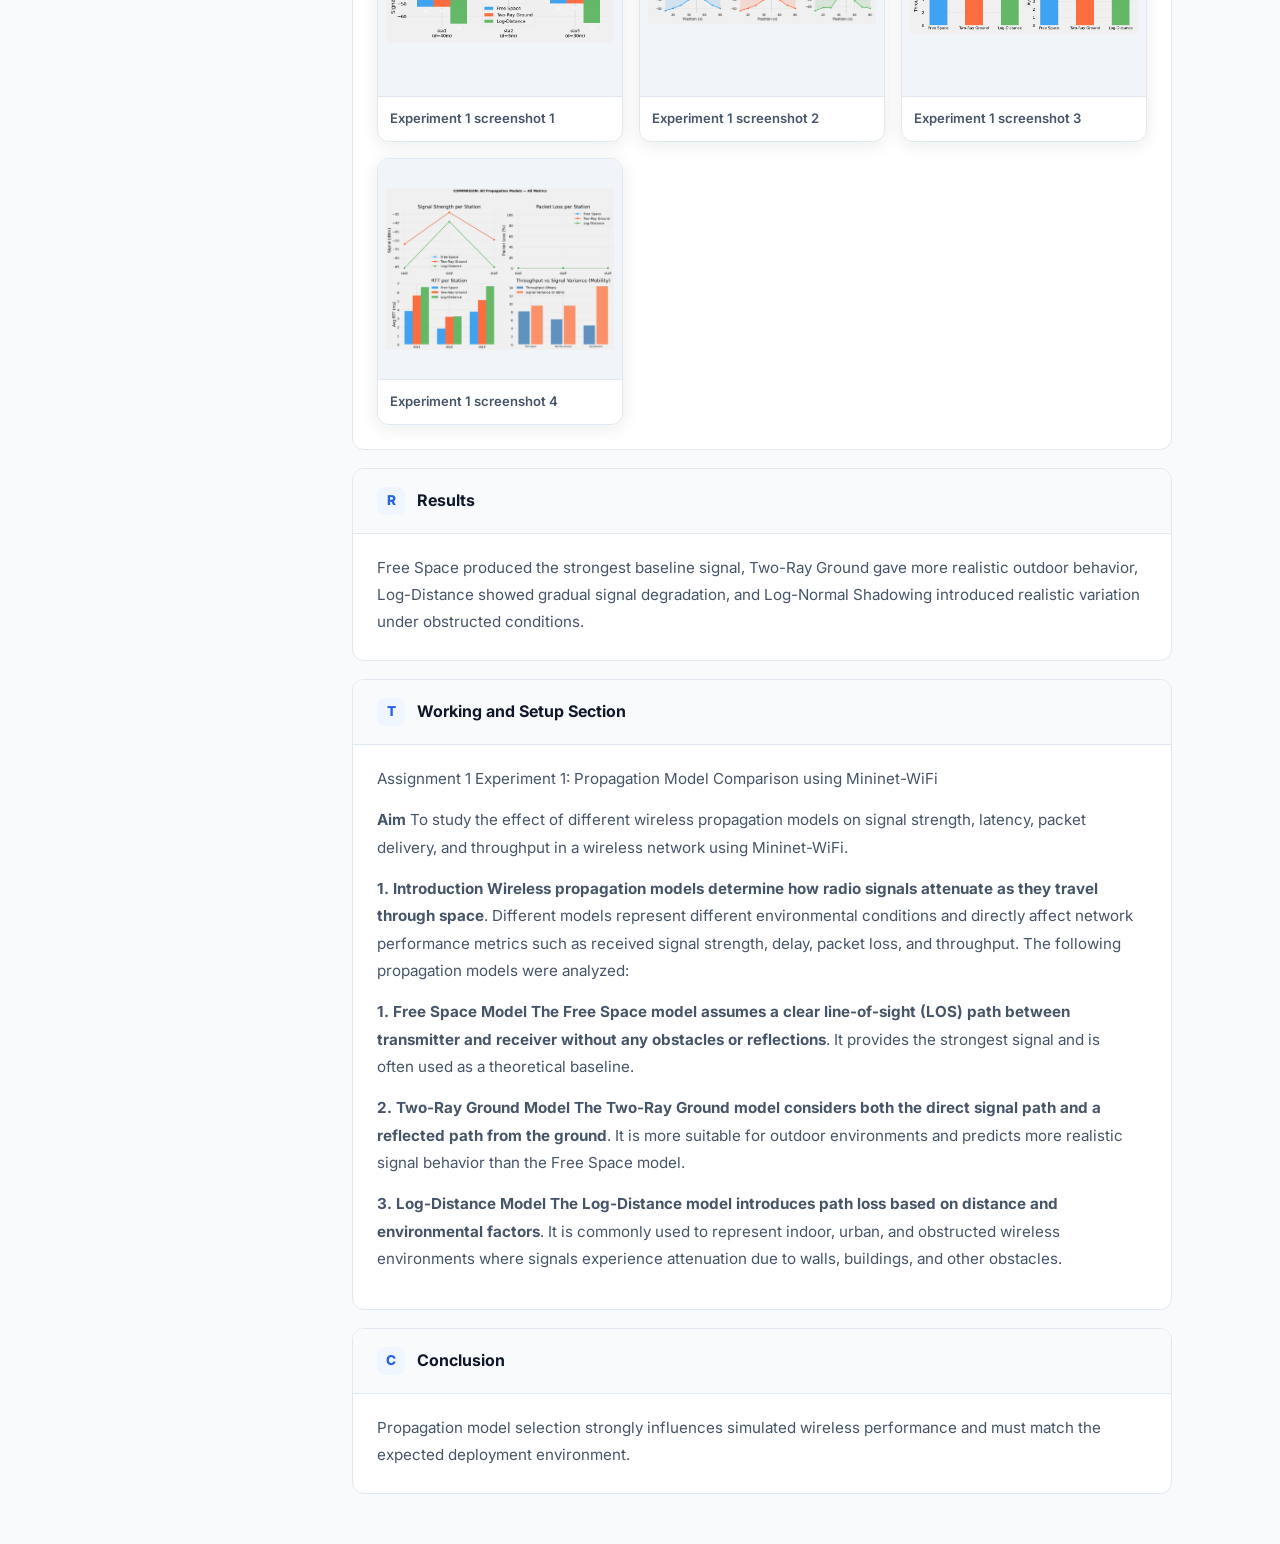
==== commit 708c2a6d: "Add files via upload" ====
--- a/wmn-portfolio/experiments.html
+++ b/wmn-portfolio/experiments.html
@@ -41,6 +41,7 @@
     </section>
   </main>
 
+  <script src="js/experiment-data.js"></script>
   <script src="js/main.js"></script>
 </body>
 </html>
--- a/wmn-portfolio/css/style.css
+++ b/wmn-portfolio/css/style.css
@@ -968,6 +968,62 @@
   color: var(--text-primary);
 }
 
+.experiment-section {
+  background: var(--bg-card);
+  border: 1px solid var(--border-color);
+  border-radius: var(--border-radius);
+  margin-bottom: 18px;
+  overflow: hidden;
+}
+
+.experiment-section-title {
+  display: flex;
+  align-items: center;
+  gap: 12px;
+  padding: 18px 24px;
+  border-bottom: 1px solid var(--border-color);
+  background: var(--bg-card-hover);
+}
+
+.experiment-section-title .icon {
+  width: 28px;
+  height: 28px;
+  display: inline-flex;
+  align-items: center;
+  justify-content: center;
+  border-radius: 8px;
+  background: var(--primary-50);
+  color: var(--primary-600);
+  font-weight: 800;
+  font-size: 0.85rem;
+}
+
+[data-theme="dark"] .experiment-section-title .icon {
+  background: rgba(59, 130, 246, 0.15);
+  color: var(--primary-400);
+}
+
+.experiment-section-title h3 {
+  font-size: 1rem;
+  margin: 0;
+}
+
+.experiment-section-content {
+  padding: 20px 24px 24px;
+  color: var(--text-secondary);
+  font-size: 0.95rem;
+  line-height: 1.8;
+}
+
+.experiment-section-content ul,
+.experiment-section-content ol {
+  padding-left: 24px;
+}
+
+.experiment-section-content li {
+  margin-bottom: 8px;
+}
+
 /* Screenshots placeholder */
 .screenshot-grid {
   display: grid;
@@ -999,6 +1055,40 @@
 
 .screenshot-placeholder .icon {
   font-size: 2rem;
+}
+
+.experiment-shot {
+  background: var(--bg-card);
+  border: 1px solid var(--border-color);
+  border-radius: var(--border-radius);
+  overflow: hidden;
+  box-shadow: 0 4px 18px var(--shadow-color);
+}
+
+.experiment-shot img {
+  width: 100%;
+  height: 220px;
+  object-fit: contain;
+  background: var(--bg-tertiary);
+  padding: 8px;
+}
+
+.experiment-shot figcaption {
+  padding: 10px 12px;
+  border-top: 1px solid var(--border-color);
+  color: var(--text-secondary);
+  font-size: 0.82rem;
+  font-weight: 600;
+}
+
+.pdf-notes {
+  max-height: 520px;
+  overflow: auto;
+  padding-right: 8px;
+}
+
+.pdf-notes p {
+  margin-bottom: 14px;
 }
 
 /* ===== Project Page ===== */
